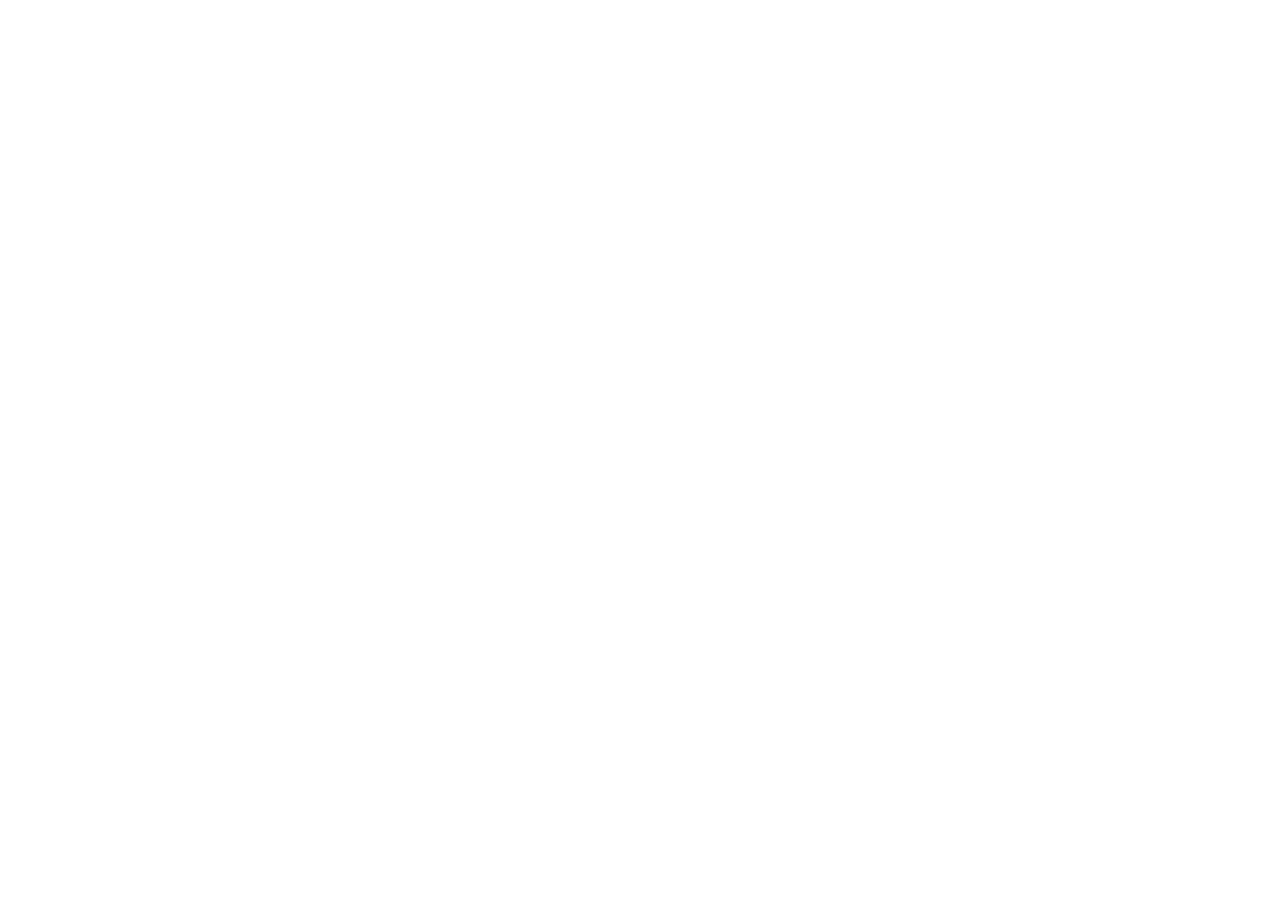
==== index.html @ 3e8ba359 "Created index.html file" ====
<!DOCTYPE html>
<html lang="en">
<head>
    <meta charset="UTF-8">
    <meta name="viewport" content="width=device-width, initial-scale=1.0">
    <title>Web Developer Porfolio</title>
</head>
<body>
    <header>

    </header>
    <main>

    </main>
    <footer></footer>
</body>
</html>
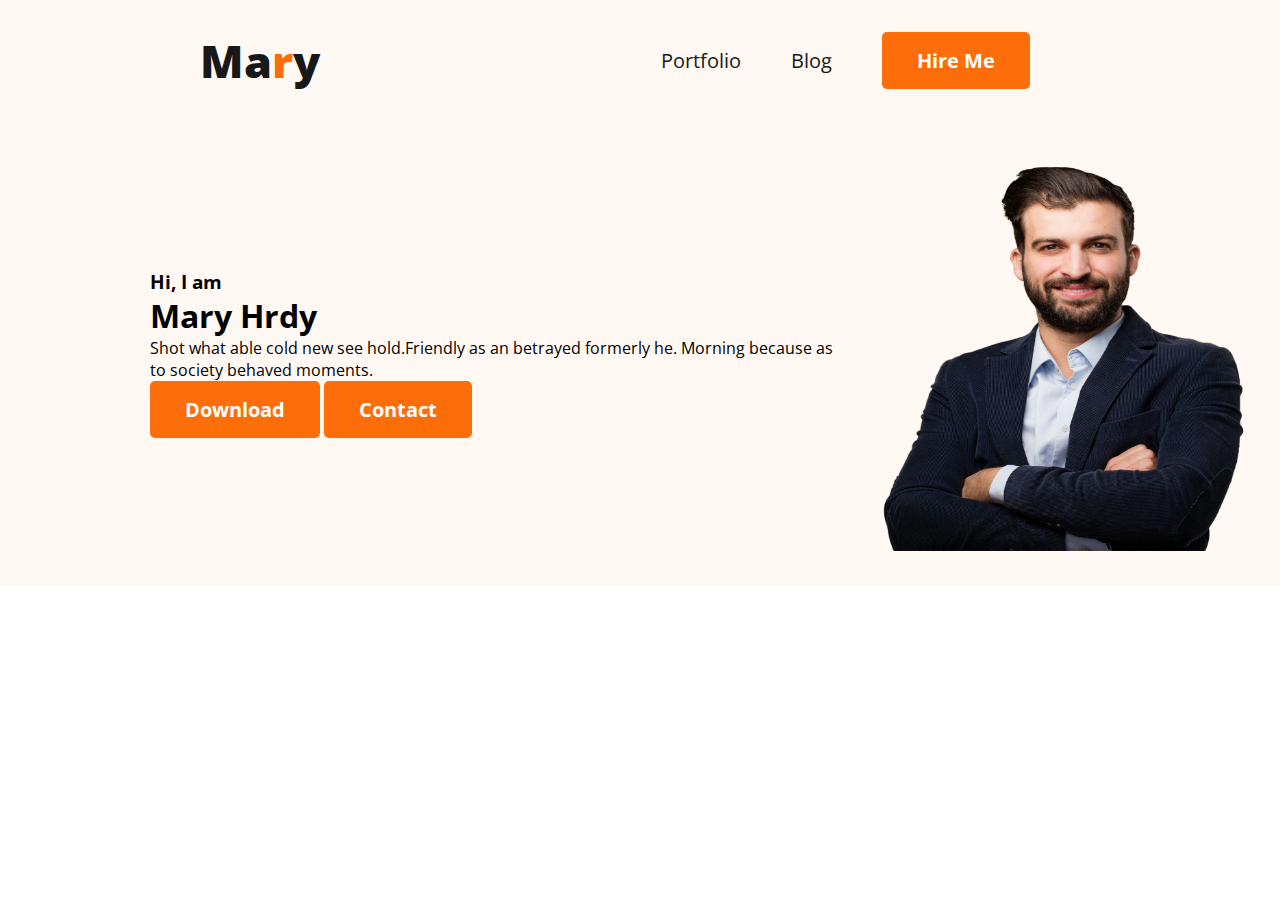
==== commit 0cf42d3e: "added image" ====
--- a/index.html
+++ b/index.html
@@ -4,10 +4,31 @@
     <meta charset="UTF-8">
     <meta name="viewport" content="width=device-width, initial-scale=1.0">
     <title>Web Developer Porfolio</title>
+    <link rel="stylesheet" href="styles/porfolio.css">
 </head>
 <body>
-    <header>
-
+    <header class="header">
+        <nav>
+            <h3 class="nav_title">Ma<span>r</span>y</h3> <!-- block element -->
+                <ul><!-- block element -->
+                    <li><a href="#">Portfolio</a></li>
+                    <li><a href="#">Blog</a></li>
+                    <li><button  class="button_primary">Hire Me</button></li>
+                </ul>
+        </nav>
+        <div class="banner">
+            <div class="ban_content">
+                <h3 class="ban-greeting">Hi, I am</h3>
+                <h1 class="ban-title">Mary Hrdy</h1>
+                <p>Shot what able cold new see hold.Friendly as an betrayed formerly he. Morning because as to society behaved moments.</p>
+                <button class="button_primary">Download</button>
+                <button class="button_primary">Contact</button>
+                
+            </div>
+            <div>
+                <img class="img" src="images/hardy.png" alt="">
+            </div>
+        </div>
     </header>
     <main>
 
--- a/styles/porfolio.css
+++ b/styles/porfolio.css
@@ -0,0 +1,61 @@
+@import url('https://fonts.googleapis.com/css2?family=Open+Sans:ital,wght@0,400;0,700;1,800&display=swap');
+*{
+    margin: 0;
+    padding: 0;
+    text-decoration: none;
+    list-style: none;
+    font-family: 'Open Sans', sans-serif;
+}
+/* nav releted style */
+.button_primary{
+    border-radius: 5px;
+    background: #FD6E0A;
+    border: none;
+    color: white;
+    font-size: 20px;
+    font-weight: 700;
+    padding: 15px 35px ;
+}
+nav{
+    display: flex;
+    justify-content: space-between;
+    align-items: center;
+    padding: 30px 200px;
+   
+}
+.nav_title{
+    color:  #181818;
+    font-size: 45px;
+    
+    font-weight: 800;
+    
+}
+.nav_title span{
+    color: #FD6E0A;
+}
+nav > ul{
+    display: flex;
+    align-items: center;
+}
+nav li{
+    margin-right: 50px;
+
+}
+nav a{
+    color: #181818;
+    font-size: 20px;
+    font-weight: 400;
+}
+.header{
+    background-color: #FFF8F3;
+}
+.banner{
+    padding: 30px 30px 30px 150px;
+    display: flex;
+    align-items: center;
+}
+.img{
+    width: 400px;
+    height: 400px;
+    
+}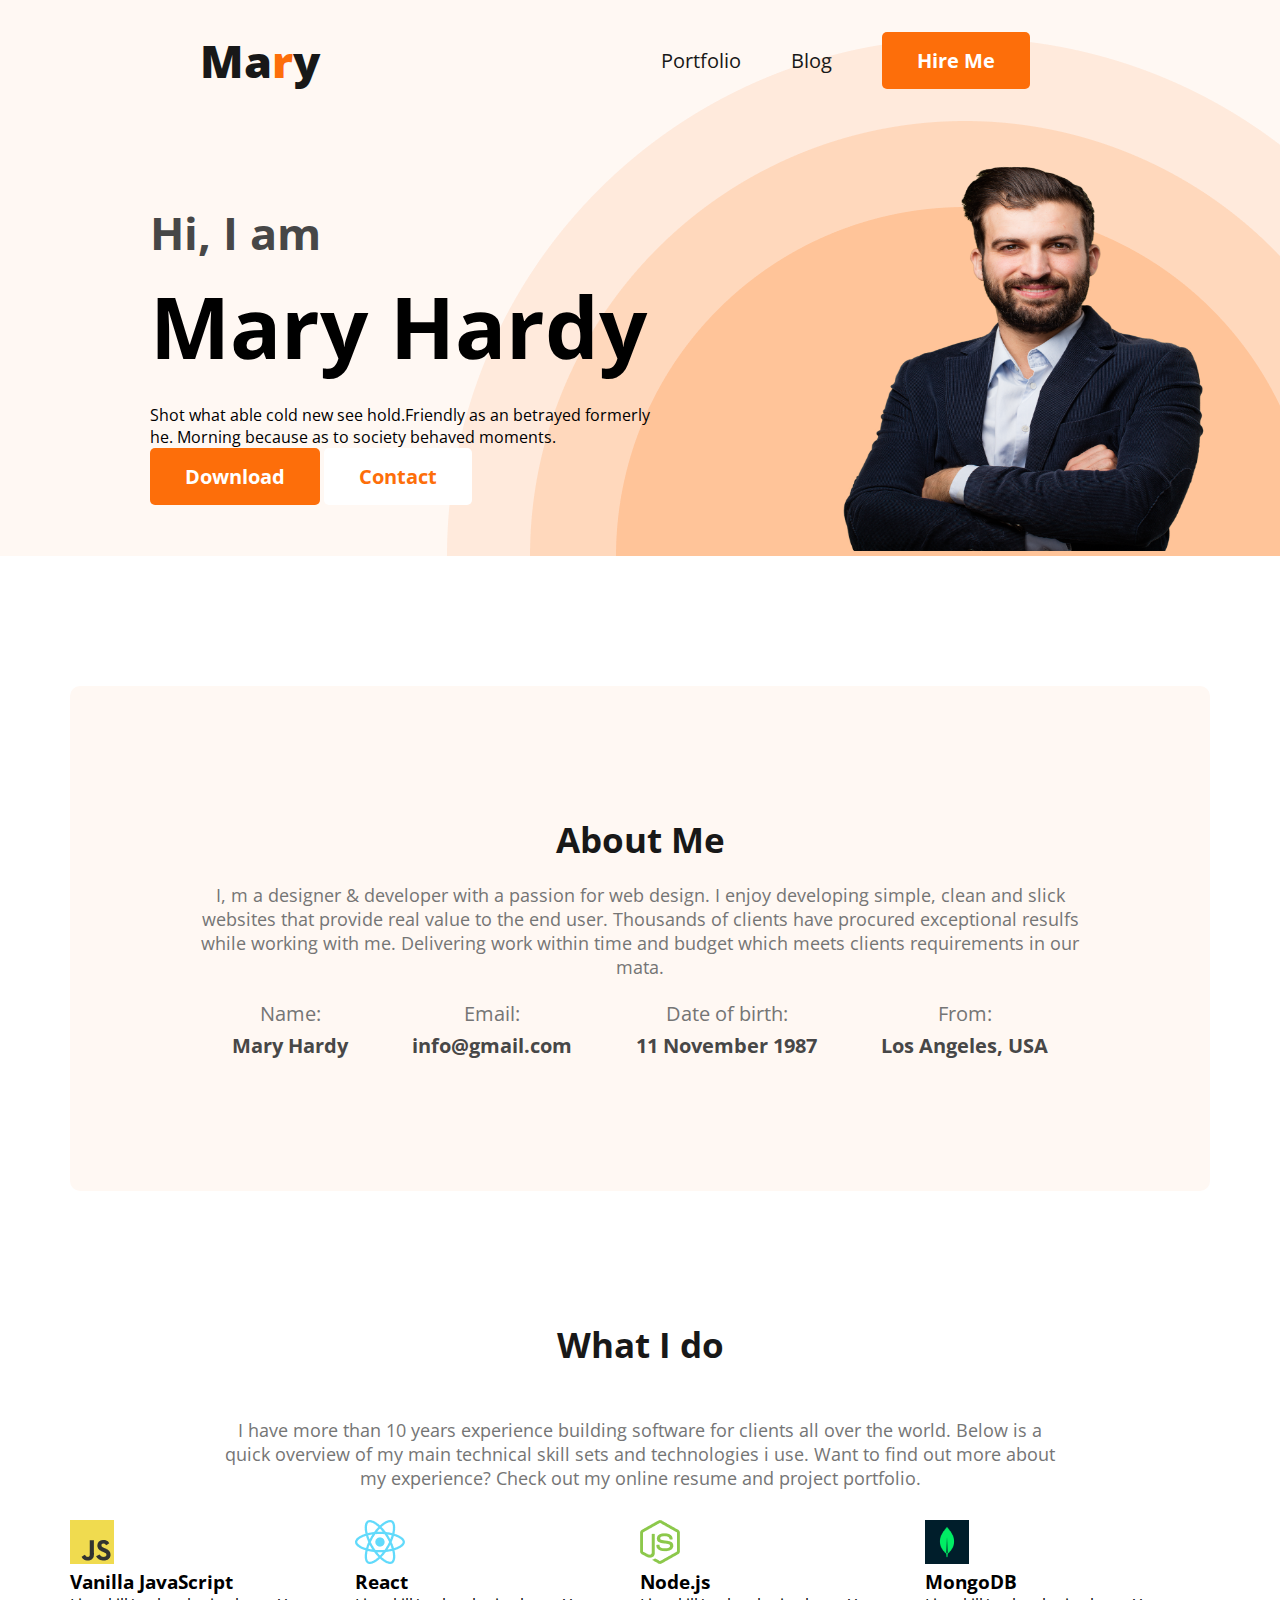
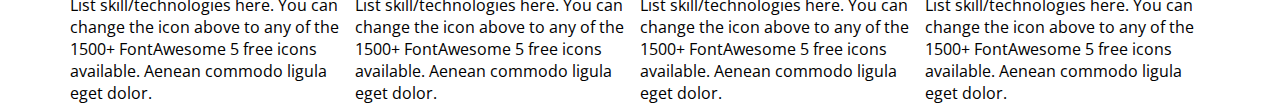
==== commit 5a14ce66: "Added about and skills" ====
--- a/index.html
+++ b/index.html
@@ -19,10 +19,10 @@
         <div class="banner">
             <div class="ban_content">
                 <h3 class="ban-greeting">Hi, I am</h3>
-                <h1 class="ban-title">Mary Hrdy</h1>
-                <p>Shot what able cold new see hold.Friendly as an betrayed formerly he. Morning because as to society behaved moments.</p>
+                <h1 class="ban-title">Mary Hardy</h1>
+                <p class="para">Shot what able cold new see hold.Friendly as an betrayed formerly  he. Morning because as to society behaved moments.</p>
                 <button class="button_primary">Download</button>
-                <button class="button_primary">Contact</button>
+                <button class="button_rimary">Contact</button>
                 
             </div>
             <div>
@@ -31,7 +31,56 @@
         </div>
     </header>
     <main>
+        <section class="about">
+            <h1 class="section_title">About Me</h1>
+            <p class="section_description">I, m a designer & developer with a passion for web design. I enjoy developing simple, clean and slick websites that provide real value to the end user. Thousands of clients have procured exceptional resulfs while working with me. Delivering work within time and budget which meets clients requirements in our mata.</p>
 
+            <div class="about_info_container">
+                <!-- .about_info*4>h4.info_title+p.info_description -->
+                <div class="about_info">
+                    <h4 class="info_title">Name:</h4>
+                    <p class="info_description">Mary Hardy</p>
+                </div>
+                <div class="about_info">
+                    <h4 class="info_title">Email:</h4>
+                    <p class="info_description">info@gmail.com</p>
+                </div>
+                <div class="about_info">
+                    <h4 class="info_title">Date of birth:</h4>
+                    <p class="info_description">11 November 1987</p>
+                </div>
+                <div class="about_info">
+                    <h4 class="info_title">From:</h4>
+                    <p class="info_description">Los Angeles, USA</p>
+                </div>
+            </div>
+        </section>
+        <section>
+            <h1 class="section_title">What I do</h1>
+            <p id="what" class="section_description">I have more than 10 years experience building software for clients all over the world. Below is a quick overview of my main technical skill sets and technologies i use. Want to find out more about my experience? Check out my online resume and project portfolio.</p>
+            <div class="skills_container">
+                <div class="skill">
+                    <img src="images/icons/js.png" alt="">
+                    <h3 class="skill_title">Vanilla JavaScript</h3>
+                    <p class="skill_description">List skill/technologies here. You can change the icon above to any of the 1500+ FontAwesome 5 free icons available. Aenean commodo ligula eget dolor.</p>
+                </div>
+                <div class="skill">
+                    <img src="images/icons/react.png" alt="">
+                    <h3 class="skill_title">React</h3>
+                    <p class="skill_description">List skill/technologies here. You can change the icon above to any of the 1500+ FontAwesome 5 free icons available. Aenean commodo ligula eget dolor.</p>
+                </div>
+                <div class="skill">
+                    <img src="images/icons/nodejs.png" alt="">
+                    <h3 class="skill_title">Node.js</h3>
+                    <p class="skill_description">List skill/technologies here. You can change the icon above to any of the 1500+ FontAwesome 5 free icons available. Aenean commodo ligula eget dolor.</p>
+                </div>
+                <div class="skill">
+                    <img src="images/icons/mongo.png" alt="">
+                    <h3 class="skill_title">MongoDB</h3>
+                    <p class="skill_description">List skill/technologies here. You can change the icon above to any of the 1500+ FontAwesome 5 free icons available. Aenean commodo ligula eget dolor.</p>
+                </div>
+            </div>
+        </section>
     </main>
     <footer></footer>
 </body>
--- a/styles/porfolio.css
+++ b/styles/porfolio.css
@@ -12,6 +12,15 @@
     background: #FD6E0A;
     border: none;
     color: white;
+    font-size: 20px;
+    font-weight: 700;
+    padding: 15px 35px ;
+}
+.button_rimary{
+    border-radius: 5px;
+    color: #FD6E0A;
+    border: none;
+    background-color: white;
     font-size: 20px;
     font-weight: 700;
     padding: 15px 35px ;
@@ -48,14 +57,87 @@
 }
 .header{
     background-color: #FFF8F3;
+    background-image: url(../images/header_bg.png);
+    background-repeat: no-repeat;
+   background-position: bottom right;
+   
+
 }
 .banner{
-    padding: 30px 30px 30px 150px;
+    padding: 30px 70px 0px 150px;
     display: flex;
     align-items: center;
+    justify-content: space-between;
+    
 }
 .img{
     width: 400px;
     height: 400px;
     
+}
+.ban-greeting{
+    font-size: 45px;
+    color: #474747;
+    margin-bottom: 5px;
+}
+.ban-title{
+    font-size: 85px;
+    font-weight: 700;
+    margin-bottom: 20px;
+}
+.ban_content{
+    max-width: 500px;
+}
+.about{
+    padding: 130px;
+    border-radius: 10px;
+    background-color: #FFF8F3;
+    margin: 130px 0;
+}
+.section_title{
+    color: #181818;
+    text-align: center;
+    font-size: 35px;
+    font-weight: 700;
+    margin-bottom: 20px;
+}
+.section_description{
+    color: #757575;
+    font-size: 18px;
+    text-align: center;
+}
+main{
+    max-width: 1140px;
+    margin: 0 auto;
+
+}
+.about_info_container{
+    display: flex;
+    align-items: center;
+    justify-content: space-around;
+    margin-top: 20px;
+    
+}
+.info_title{
+    text-align: center;
+    font-size: 20px;
+    font-weight: 400;
+    line-height: 30px;
+    color: #757575;
+    margin-bottom: 2px;
+}
+.info_description{
+    font-size: 20px;
+    font-style: normal;
+    font-weight: 700;
+    line-height: 30px;
+    color: #474747;
+}
+#what{
+    padding: 30px 150px;
+}
+.skills_container{
+    display: flex;
+    justify-content: space-around;
+    align-items: center;
 }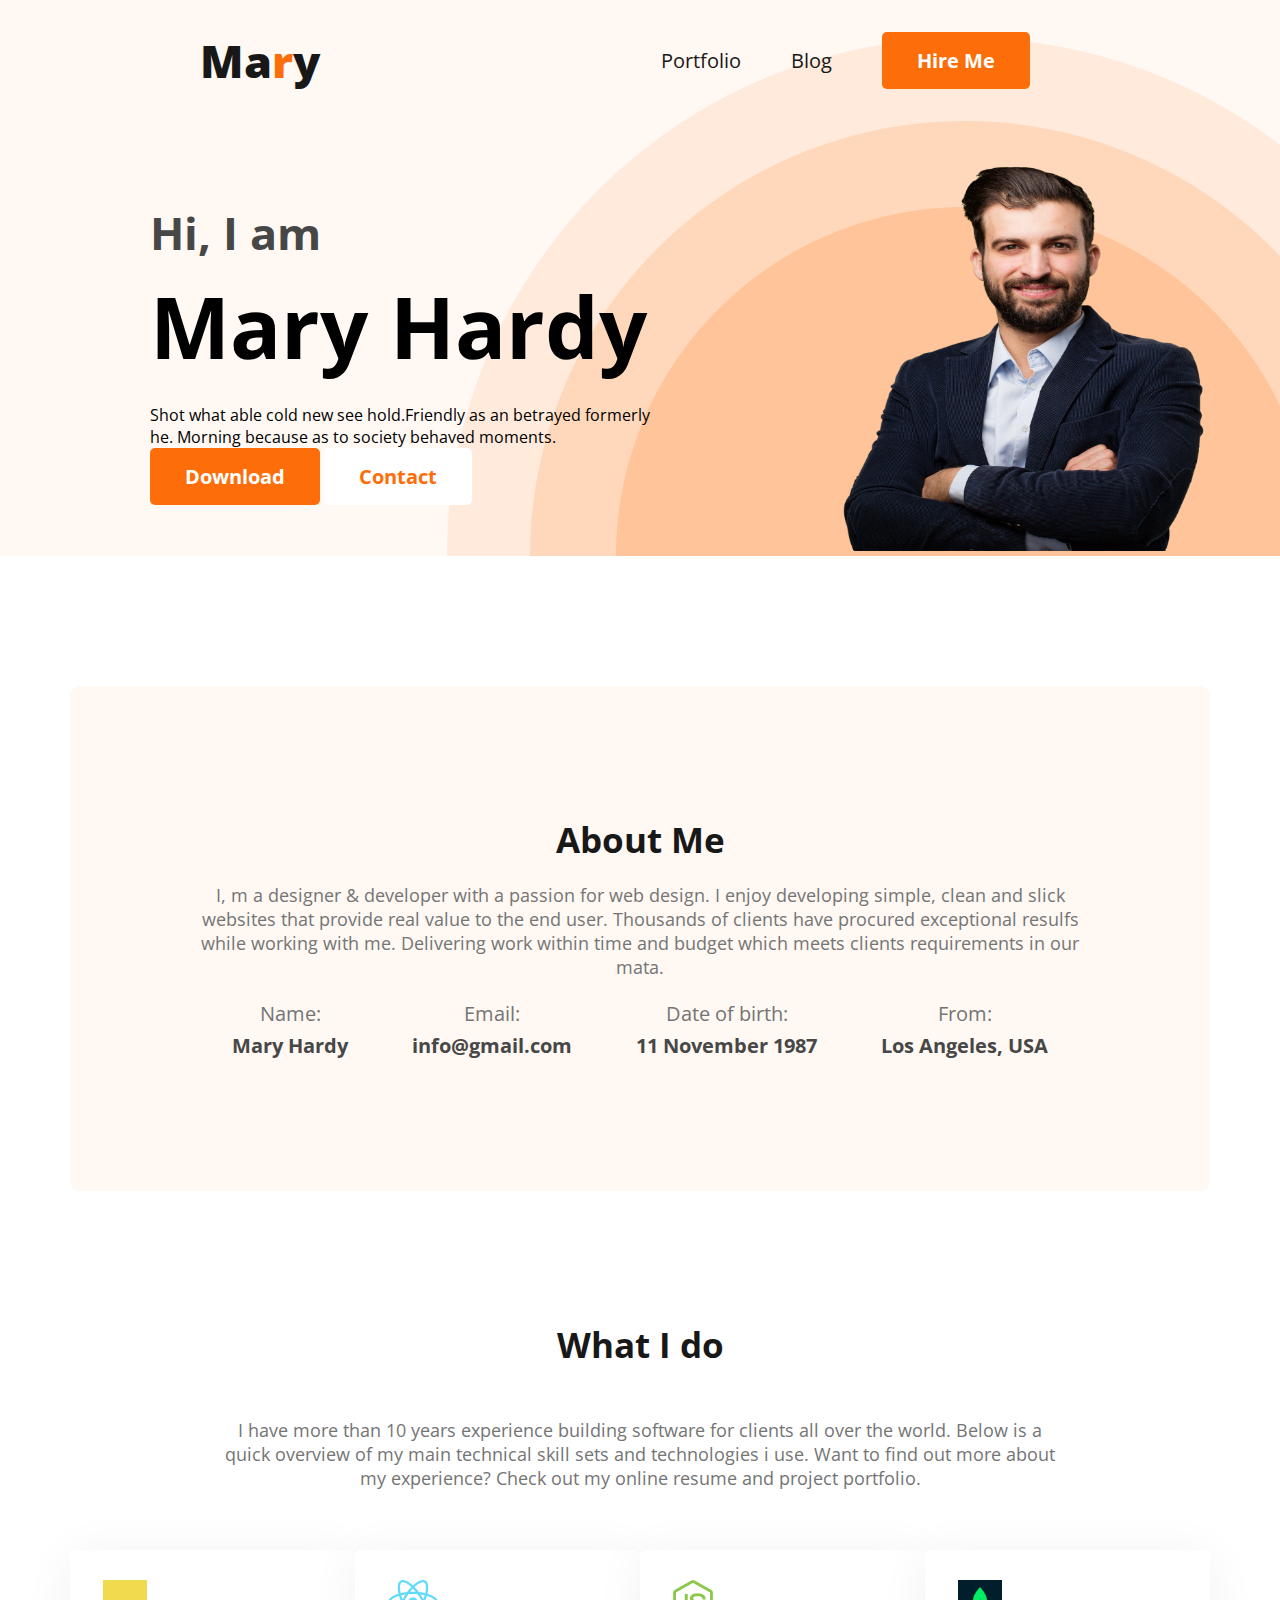
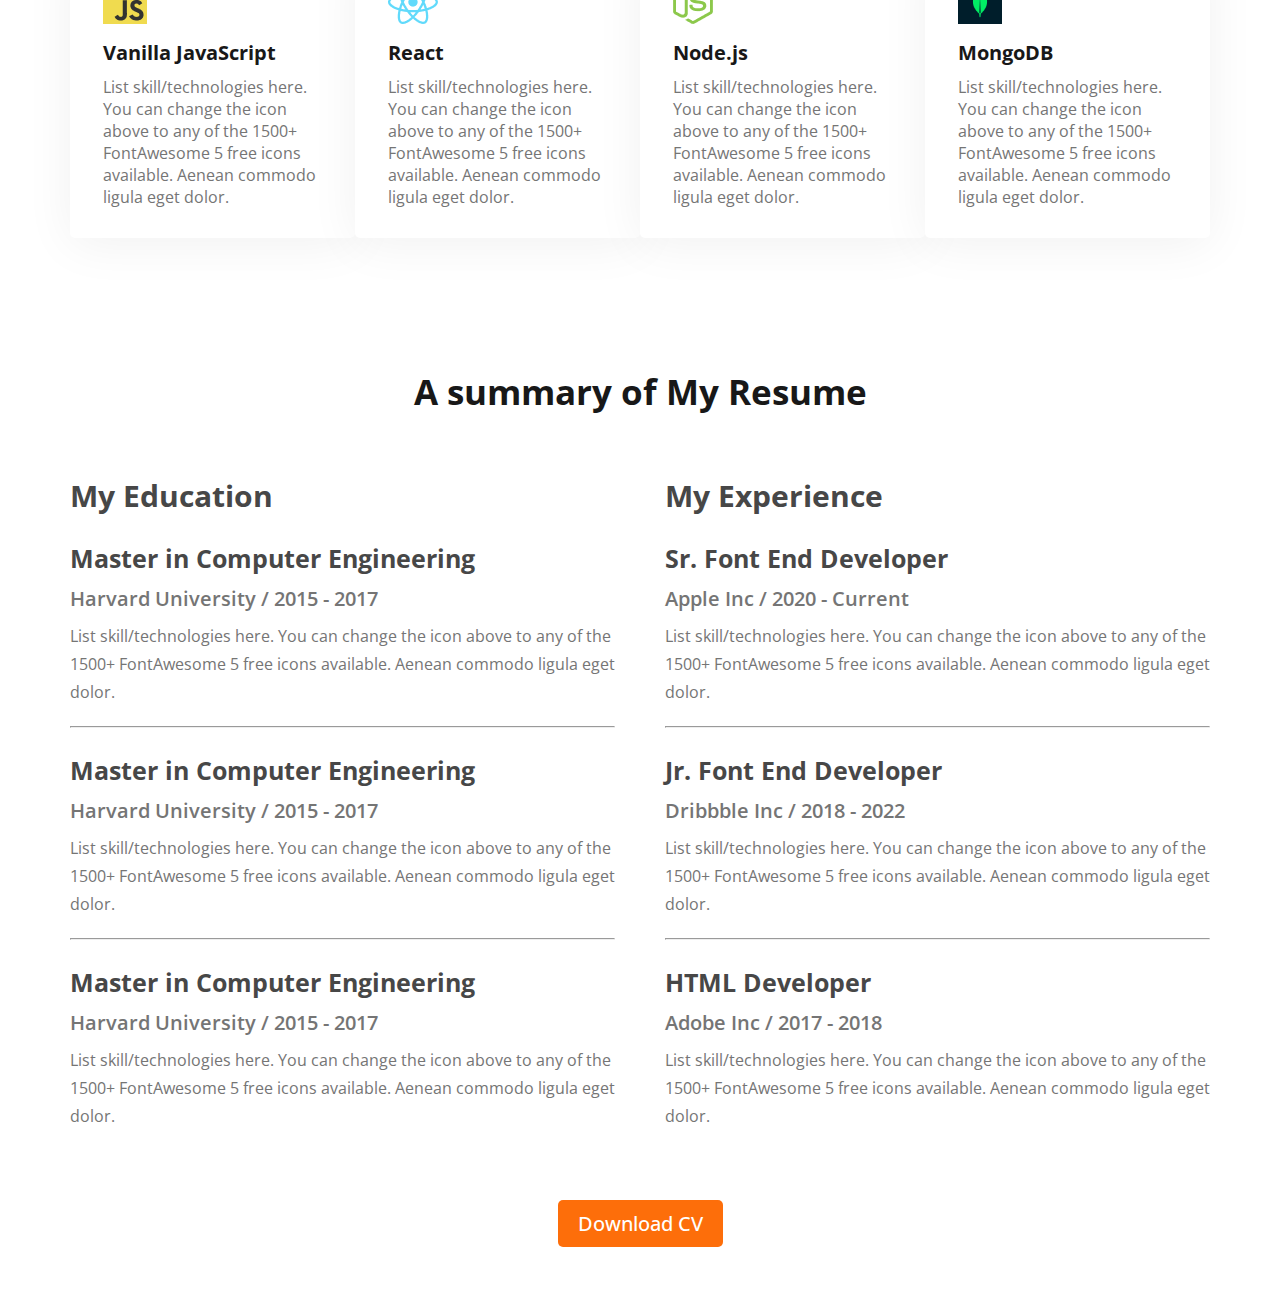
==== commit b898bd23: "added the resume section" ====
--- a/index.html
+++ b/index.html
@@ -81,6 +81,64 @@
                 </div>
             </div>
         </section>
+        <section>
+            <h3 class="section_title">A summary of My Resume</h3>
+
+            <div class="resume_container">
+                <div class="resume_column">
+                    <h3 class="resume_column_title">My Education</h3>
+                    <div class="resume_item">
+                        <h2 class="resume_item_title">Master in Computer Engineering</h2>
+                        <h3 class="resume_item_institute">Harvard University / 2015 - 2017</h3>
+                        <p class="resume_item_description">List skill/technologies here. You can change the icon above 
+                            to any of the 1500+ FontAwesome 5 free icons available. Aenean commodo ligula eget dolor.</p>
+                    </div>
+                    <hr>
+                    <div class="resume_item">
+                        <h2 class="resume_item_title">Master in Computer Engineering</h2>
+                        <h3 class="resume_item_institute">Harvard University / 2015 - 2017</h3>
+                        <p class="resume_item_description">List skill/technologies here. You can change the icon above 
+                            to any of the 1500+ FontAwesome 5 free icons available. Aenean commodo ligula eget dolor.</p>
+                    </div>
+                    <hr>
+                    <div class="resume_item">
+                        <h2 class="resume_item_title">Master in Computer Engineering</h2>
+                        <h3 class="resume_item_institute">Harvard University / 2015 - 2017</h3>
+                        <p class="resume_item_description">List skill/technologies here. You can change the icon above 
+                            to any of the 1500+ FontAwesome 5 free icons available. Aenean commodo ligula eget dolor.</p>
+                    </div>
+                </div>
+                <div class="resume_column">
+                    <h3 class="resume_column_title">My Experience</h3>
+                    <div class="resume_item">
+                        <h2 class="resume_item_title">Sr. Font End Developer</h2>
+                        <h3 class="resume_item_institute">Apple Inc / 2020 - Current</h3>
+                        <p class="resume_item_description">List skill/technologies here. You can change the icon above 
+                            to any of the 1500+ FontAwesome 5 free icons available. Aenean commodo ligula eget dolor.</p>
+                    </div>
+                    <hr>
+                    <div class="resume_item">
+                        <h2 class="resume_item_title">Jr. Font End Developer</h2>
+                        <h3 class="resume_item_institute">Dribbble Inc / 2018 - 2022</h3>
+                        <p class="resume_item_description">List skill/technologies here. You can change the icon above 
+                            to any of the 1500+ FontAwesome 5 free icons available. Aenean commodo ligula eget dolor.</p>
+                    </div>
+                    <hr>
+                    <div class="resume_item">
+                        <h2 class="resume_item_title">HTML Developer</h2>
+                        <h3 class="resume_item_institute">Adobe Inc / 2017 - 2018</h3>
+                        <p class="resume_item_description">List skill/technologies here. You can change the icon above 
+                            to any of the 1500+ FontAwesome 5 free icons available. Aenean commodo ligula eget dolor.</p>
+                    </div>
+                </div>
+            </div>
+
+            <div class="cv">
+                <button class="down_cv" >Download CV</button>
+            </div>
+        </section>
+
+        
     </main>
     <footer></footer>
 </body>
--- a/styles/porfolio.css
+++ b/styles/porfolio.css
@@ -140,4 +140,86 @@
     display: flex;
     justify-content: space-around;
     align-items: center;
-}+    margin: 30px 0;
+}
+.skill{
+    padding: 30px  33px;
+    gap: 24px;
+    background-color: white;
+    border-radius: 5px;
+    box-shadow: 0px 6px 50px 0px rgba(0, 0, 0, 0.06);
+
+}
+.skill_title{
+    color:  #181818;
+    font-size: 20px;
+    font-weight: 700;
+    margin: 10px 0;
+
+}
+.skill_description{
+    font-size: 16px;
+    font-weight: 400;
+    color: #757575;
+}
+main section{
+    margin-top: 130px;
+}
+.resume_column_title{
+    color: #474747;
+    font-size: 30px;
+    font-weight: 700;
+
+}
+.resume_container{
+    display: flex;
+    justify-content: space-around;
+    margin-top: 60px;
+    gap: 50px;
+}
+
+
+.resume_item_title{
+    
+    margin: 25px 0 10px;
+    color: #474747;
+    font-size: 25px;
+    font-weight: 700;
+
+}
+.resume_item_institute{
+    color:#757575;
+    font-size: 20px;
+    font-weight: 600;
+    margin-bottom: 10px;
+}
+ .resume_item_description{
+    color:#757575;
+    font-size: 16px;
+    font-weight: 400;
+    line-height: 28px;
+    margin-bottom: 20px;
+
+ }
+
+ .down_cv{
+    color: var(--White-Color, #FFF);
+    text-align: center;
+    font-size: 20px;
+    font-weight: 500;
+    border-radius: 5px;
+    background: #FD6E0A; 
+    border: none;
+    padding: 10px 20px;
+
+ }
+ .down_cv:hover{
+    background: transparent;
+    color: black;
+    border: 2px solid black;
+ }
+ .cv{
+    display: flex ;
+    justify-content: center;
+    margin: 50px 0;
+ }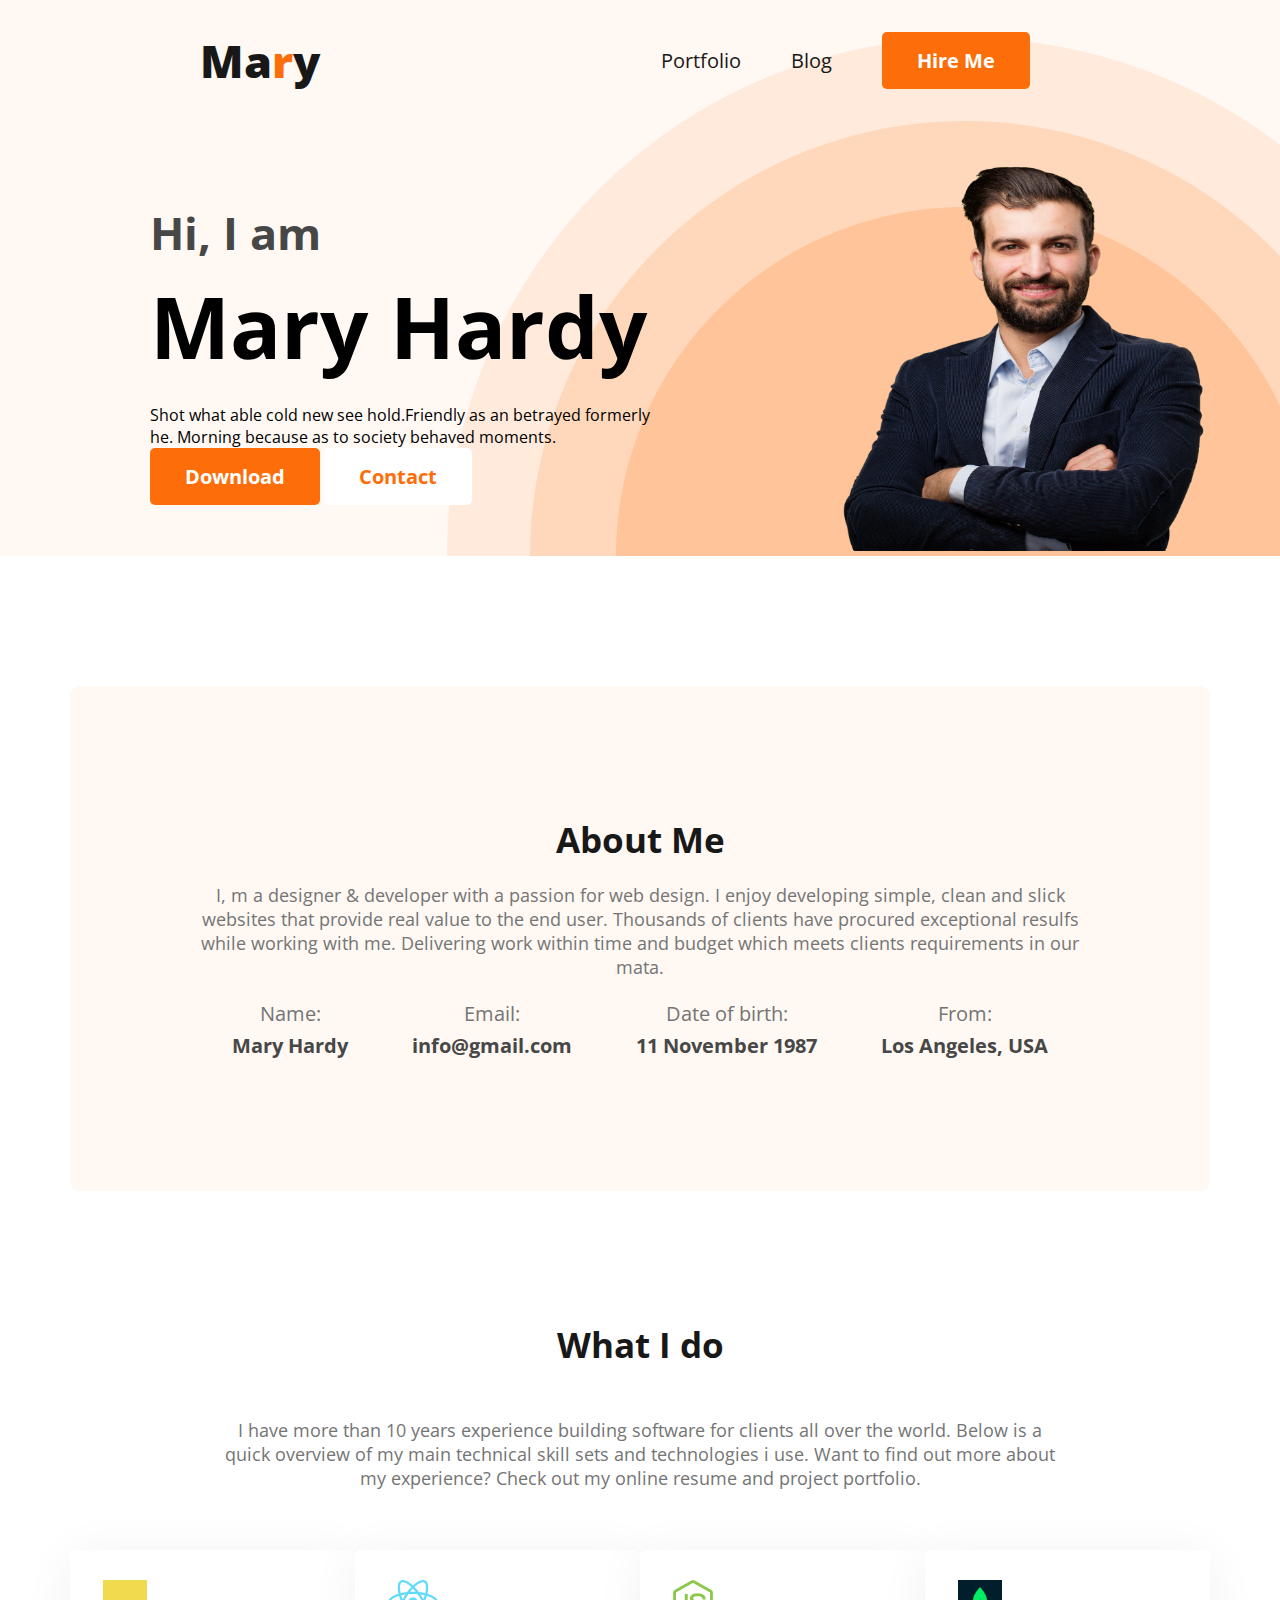
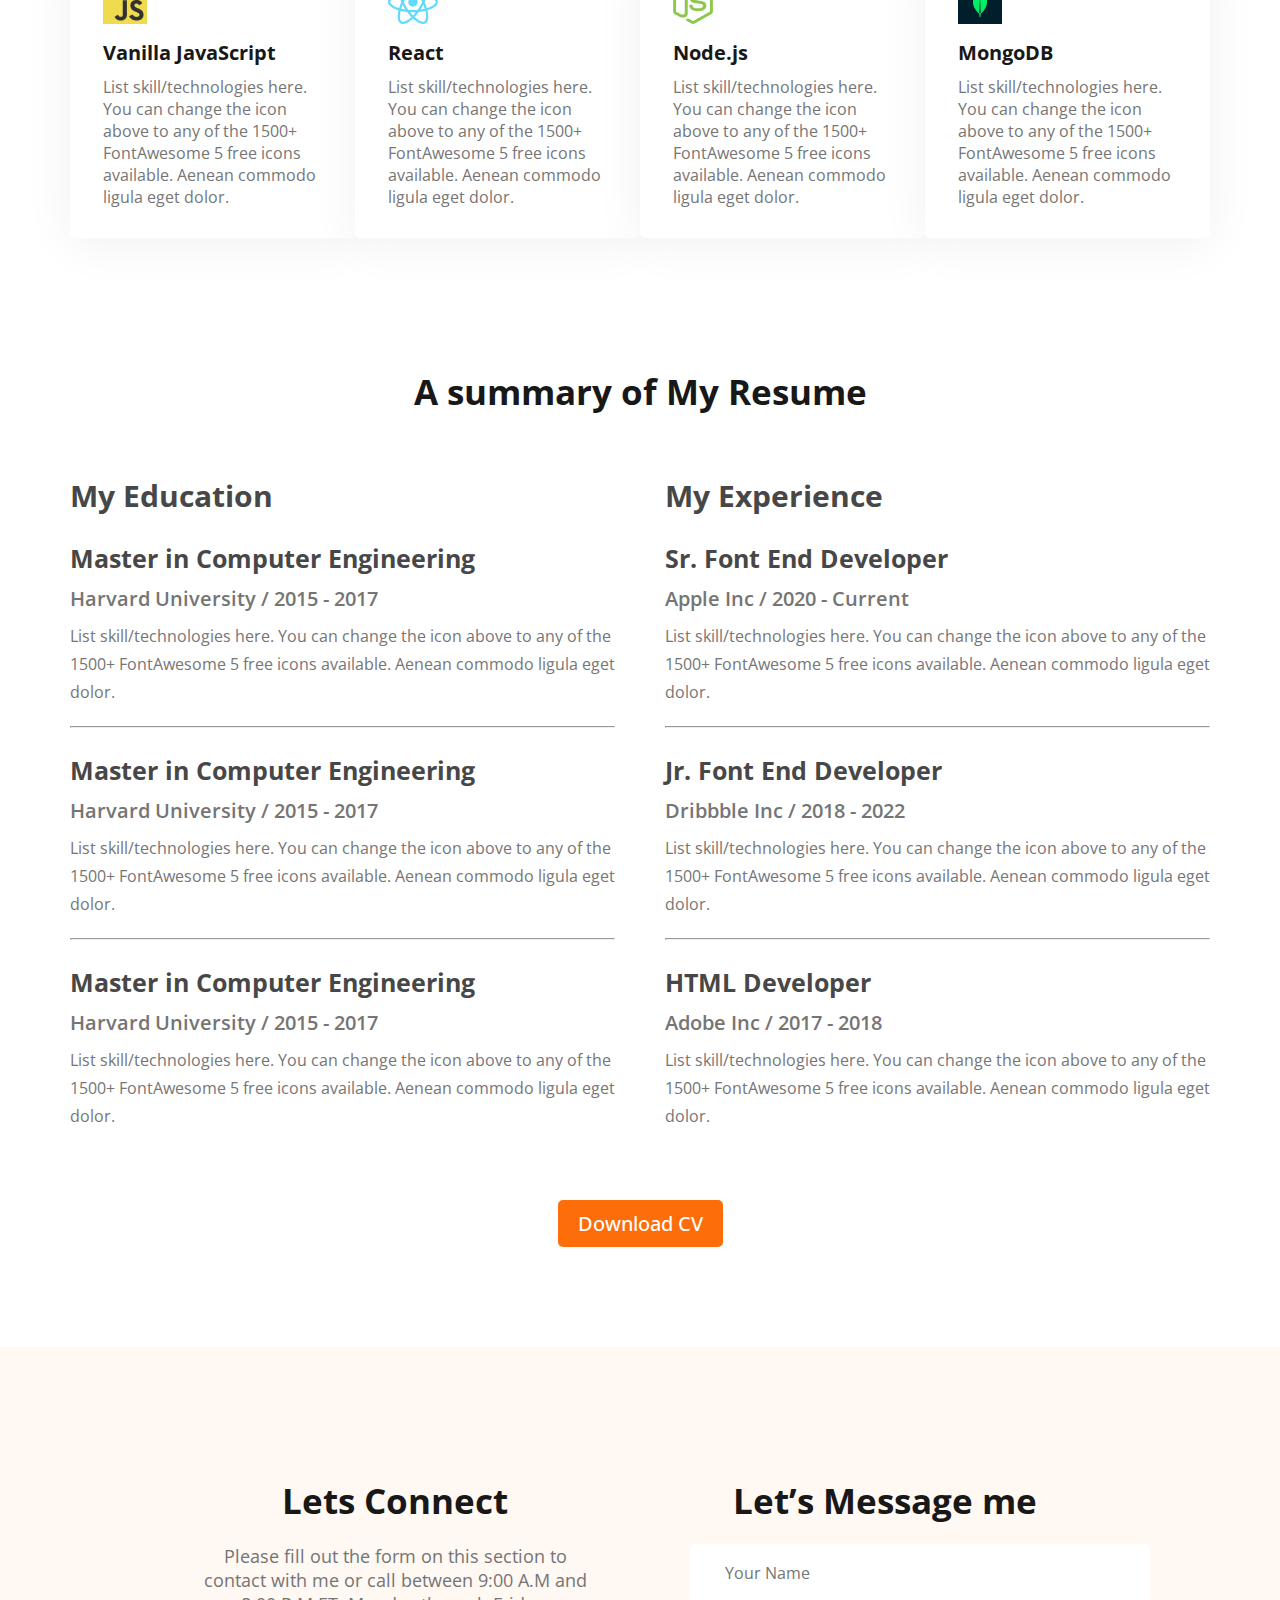
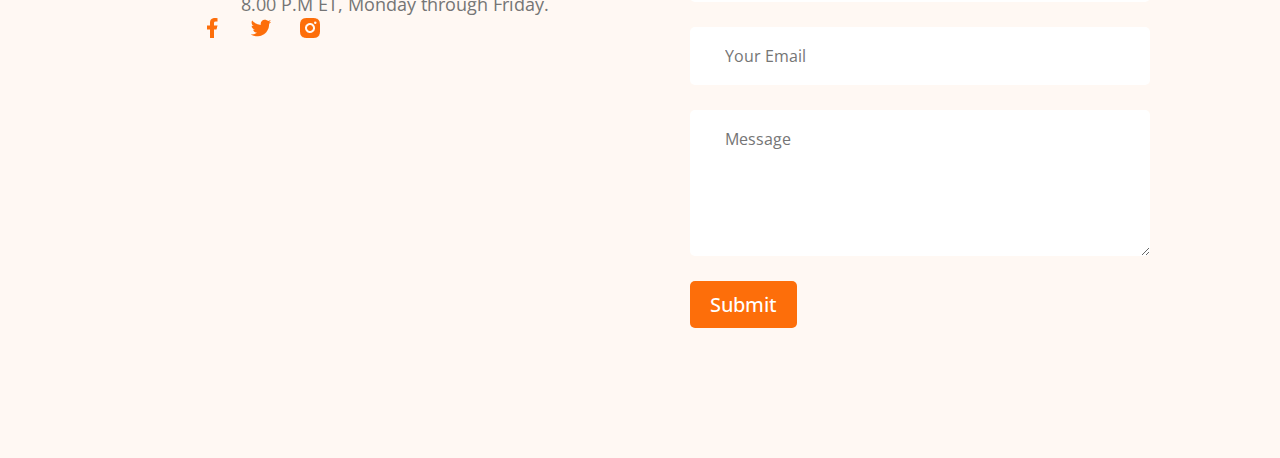
==== commit 45a900da: "added footer section" ====
--- a/index.html
+++ b/index.html
@@ -140,6 +140,27 @@
 
         
     </main>
-    <footer></footer>
+    <footer>
+        <div class="foorer_column">
+            <h3 class="section_title">Lets Connect</h3>
+            <p class="section_description">
+                Please fill out the form on this section to contact with me or call between 9:00 A.M and 8.00 P.M ET, Monday through Friday.
+            </p>
+            <div class="icons">
+                <a href="#"><img src="images/icons/facebook.png" alt=""></a><a href="#"><img src="images/icons/twitter.png" alt=""></a><a href="#"><img src="images/icons/insta.png" alt=""></a>
+            </div>
+
+        </div>
+        <div class="foorer_column">
+            <h3 class="section_title">Let’s Message me</h3>
+            <form class="info" action="">
+                <input type="text" placeholder="Your Name">
+                <input type="email" name="" placeholder="Your Email" id="">
+                <textarea placeholder="Message" name="" id="" cols="30" rows="5"></textarea>
+                <input class="down_cv" type="submit" name="" id="">
+            </form>
+
+        </div>
+    </footer>
 </body>
 </html>--- a/styles/porfolio.css
+++ b/styles/porfolio.css
@@ -222,4 +222,31 @@
     display: flex ;
     justify-content: center;
     margin: 50px 0;
- }+ }
+
+ footer{
+    display: flex;
+    background: #FFF8F3;
+    padding: 130px 200px;
+    margin-top: 100px;
+    gap: 100px;
+ }
+ .foorer_column{
+    width: 50%;
+ }
+ .info input[type='text'] , input[type='email'], textarea{
+    display: block;
+    margin-bottom: 25px;
+    border: none;
+    padding: 18px 35px;
+   
+    color: #fffdfd;
+    font-size: 16px;
+    
+    border-radius: 5px;
+    width: 100%;
+ }
+ .icons a{
+    margin-right: 25px;
+ }
+ 